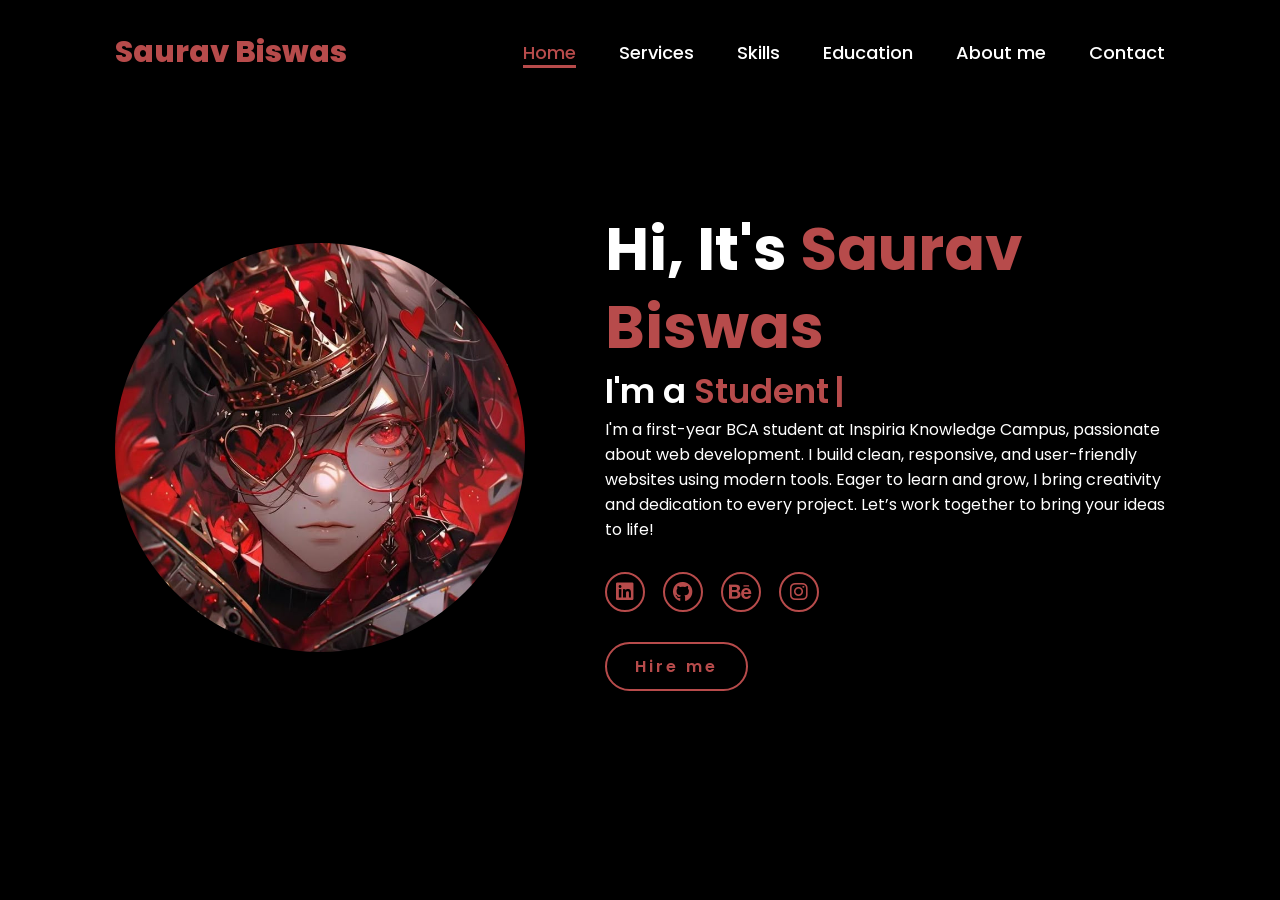
==== index.html @ 49ef5b24 "Add files via upload" ====
<!DOCTYPE html>
<html lang="en">
<head>
    <link rel="stylesheet" href="https://cdnjs.cloudflare.com/ajax/libs/font-awesome/6.5.2/css/all.min.css">
    <link rel="stylesheet" href="index.css">
    <title>Saurav's Portfolio</title>
</head>
<body>
    <header>
        <a href="#" class="logo">Saurav Biswas</a>
        <nav>
            <a href="#" class="active"> Home</a>
            <a href="services.html" >Services</a>
            <a href="skills.html" >Skills</a>
            <a href="education.html" >Education</a>
            <a href="about.html" >About me</a>
            <a href="contact.html" >Contact</a>
        </nav>
    </header>
    <section class="home">
        <div class="home-img">
            <img src="home.jpg" alt="">
        </div>
        <div class="home-content">
            <h1>Hi, It's <span>Saurav Biswas</span></h1>
            <div class="typewriter">
               I'm a <span></span>
              </div>
              
            <p>I'm a first-year BCA student at Inspiria Knowledge Campus, passionate about web development.
                I build clean, responsive, and user-friendly websites using modern tools.
                Eager to learn and grow, I bring creativity and dedication to every project.
                Let’s work together to bring your ideas to life!
                
                </p>
            <div class="social-icons">
                <a href="https://www.linkedin.com/in/saurav-biswas-200886315?utm_source=share&utm_campaign=share_via&utm_content=profile&utm_medium=android_app"><i class="fa-brands fa-linkedin"></i></a>
                <a href="https://www.linkedin.com/in/saurav-biswas-200886315?utm_source=share&utm_campaign=share_via&utm_content=profile&utm_medium=android_app"><i class="fa-brands fa-github"></i></a>
                <a href="https://www.behance.net/sauravbiswas12"><i class="fa-brands fa-behance"></i></a>
                <a href="https://www.instagram.com/negga.__.watt/?utm_source=ig_web_button_share_sheet"><i class="fa-brands fa-instagram"></i></a>
            </div>
            <a href="mailto:sauravbiswas925@gmail.com" class="btn">Hire me</a>
        </div>
    </section>
</body>
</html>
---- index.css ----
@import url('https://fonts.googleapis.com/css2?family=Poppins:wght@100;200;300;400;500;600&display=swap');
*{
    margin: 0;
    padding: 0;
    box-sizing: border-box;
    text-decoration: none;
    border: none;
    outline: none;
    font-family: 'Poppins', sans-serif;
}
html{
    font-size: 62.5%;
}
body{
    width: 100%;
    height: 100vh;
    overflow-x: hidden;
    background-color: black;
    color: white; 
}
header{
    margin-top: 20px;
    position: fixed;
    top: 0;
    left: 0;
    width: 100%;
    padding: 1rem 9%;
    background-color: transparent;
    filter: drop-shadow(10px);
    display: flex;
    justify-content: space-between;
    align-items: center;
    z-index: 100;
}
.logo{
    font-size: 3rem;
    color: #b74b4b;
    font-weight: 800;
    cursor: pointer;
    transition: 0.5s ease;
}
.logo:hover{
    transform: scale(1.1) translateY(-5px);
}
nav a{
    font-size: 1.8rem;
    color: white;
    margin-left: 4rem;
    font-weight: 500;
    transition: 0.3s ease;
    border-bottom: 3px solid transparent;
}
nav a:hover,
nav a.active{
    color: #b74b4b;
    border-bottom: 3px solid #b74b4b;
}
@media(max-width:995px){
    nav{
        position: absolute;
        display: none;
        top: 0;
        right: 0;
        width: 40%;
        border-left: 3px solid #b74b4b;
        border-bottom: 3px solid #b74b4b;
        border-bottom-left-radius: 2rem;
        padding: 1rem solid;
        background-color: #161616;
        border-top: 0.1rem solid rgba(0,0,0,0.1);
    }
    nav.active{
        display: block;
    }
    nav a{
        display: block;
        font-size: 2rem;
        margin: 3rem 0;
    }
    nav a:hover,
    nav a.active{
        padding: 1rem;
        border-radius: 0.5rem;
        border-bottom: 0.5rem solid #b74b4b;
    }
}
section{
    min-height: 100vh;
    padding: 5rem 9% 5rem;
}
.home{
    display: flex;
    justify-content: center;
    align-items: center;
    gap: 8rem;
    background-color: black;
}
.home .home-content h1{
    font-size: 6rem;
    font-weight: 700;
    line-height: 1.3;
}
span{
    color: #b74b4b;
}
.home-content h3{
    font-size: 4rem;
    margin-bottom: 1rem;
    font-weight: 700;
}
.home-content p{
    font-size: 1.6rem;
}
.home-img{
    border-radius: 50%;
}
.home-img img{
    position: relative;
    width: 32vw;
    border-radius: 50%;
    box-shadow: 0 0 25px solid #b74b4b;
    transition: 0.2s linear;
}
.home-img img:hover{
    font-size: 1.8rem;
    font-weight: 500;
    transform: scale(1.0) translateY(-5px);
    background-color: #b74b4b;
    box-shadow: 0 0 25px  #b74b4b;
}
.social-icons a{
    display: inline-flex;
    justify-content: center;
    align-items: center;
    width: 4rem;
    height: 4rem;
    background-color: transparent;
    border: 0.2rem solid #b74b4b;
    font-size: 2rem;
    border-radius: 50%;
    margin: 3rem 1.5rem 3rem 0;
    transition: 0.3s ease;
    color: #b74b4b;
}
.social-icons a:hover{
    color: black;
    transform: scale(1.3) translateY(-5px);
    background-color: #b74b4b;
    box-shadow: 0  0 25px #b74b4b;
}
.btn{
    display: inline-block;
    padding: 1rem 2.8rem;
    background-color: black;
    border-radius: 4rem;
    font-size: 1.6rem;
    color: #b74b4b;
    letter-spacing: 0.3rem;
    font-weight: 600;
    border: 2px solid #b74b4b;
    transition: 0.3s ease;
    cursor: pointer;
}
.btn:hover{
     color: black;
    transform: scale(1.3) translateY(-5px);
    background-color: #b74b4b;
    box-shadow: 0  0 25px #b74b4b;
}
body {
    background: #1e1e2f;
    color: #fff;
    display: flex;
    justify-content: center;
    align-items: center;
    height: 100vh;
    font-family: 'Courier New', monospace;
  }
  
  .typewriter {
    font-size: 34px;
    font-weight: 600;
    min-width: 300px;
    position: relative;
  }
  
  .typewriter span::before {
    content: "Student";
    animation: changeWords 8s steps(1) infinite;
    color: #b74b4b;
  }
  
  .typewriter span::after {
    content: "|";
    animation: blink 0.7s infinite;
    margin-left: 5px;
    color: #b74b4b;
  }
  
  @keyframes changeWords {
    0%, 20% { content: "Student"; }
    25%, 45% { content: "Web Designer"; }
    50%, 70% { content: "Gamer"; }
    75%, 95% { content: "Web Developer"; }
    100% { content: "Student"; }
  }
  
  @keyframes blink {
    0%, 100% { opacity: 1; }
    50% { opacity: 0; }
  }  
@media (max-width: 1000px){
    .home{
        gap: 4rem;
    }
}
@media(max-width:995px){
    .home{
        flex-direction: column;
        margin: 5rem 4rem;
    }
    .home .home-content h3{
        font-size: 2.5rem;
    }
    .home-content h1{
        font-size: 5rem;
    }
    .home-img img{
        width: 70vw;
        margin-top: 4rem;
    }
}
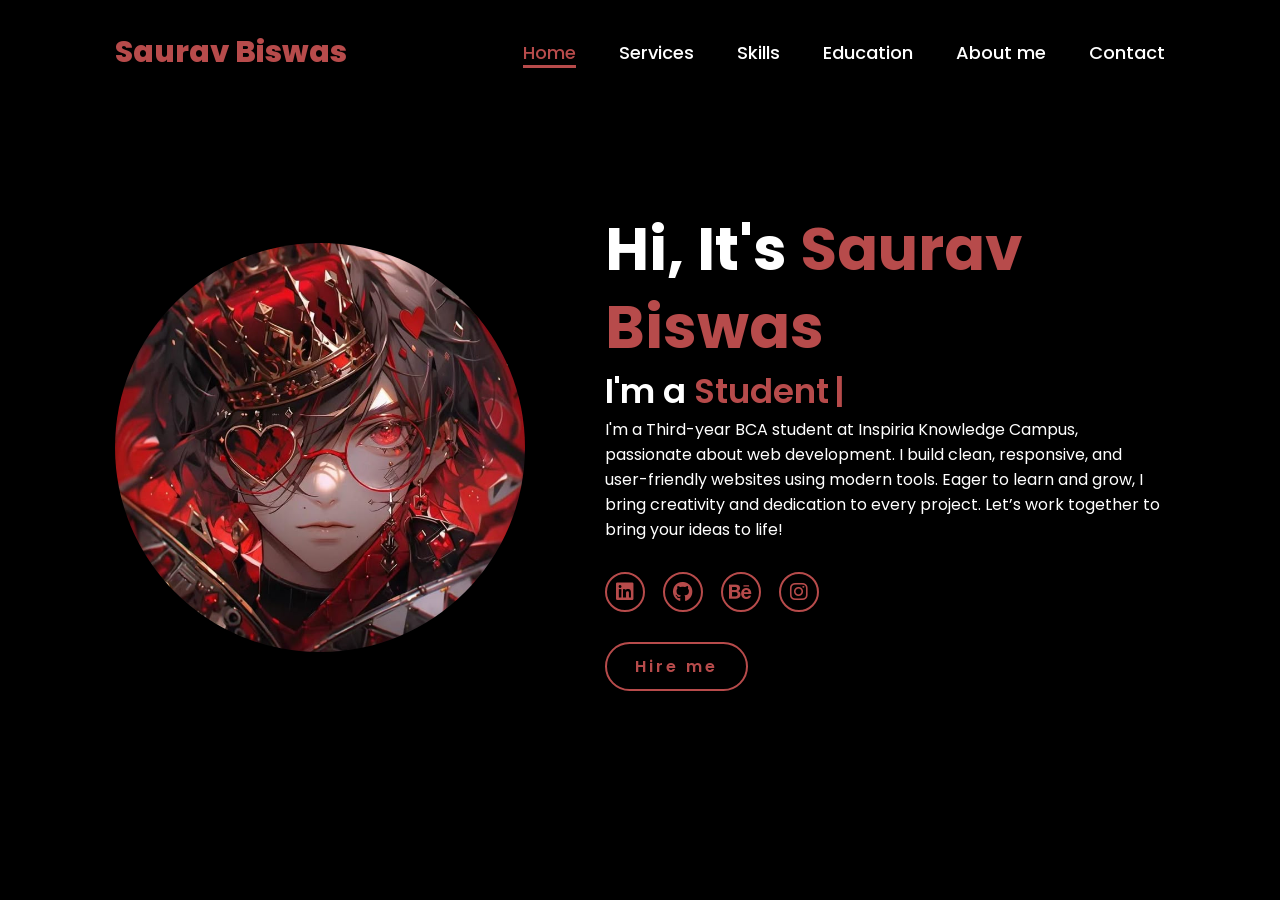
==== commit 37aa69c5: "Update student year from first to third" ====
--- a/index.html
+++ b/index.html
@@ -27,7 +27,7 @@
                I'm a <span></span>
               </div>
               
-            <p>I'm a first-year BCA student at Inspiria Knowledge Campus, passionate about web development.
+            <p>I'm a Third-year BCA student at Inspiria Knowledge Campus, passionate about web development.
                 I build clean, responsive, and user-friendly websites using modern tools.
                 Eager to learn and grow, I bring creativity and dedication to every project.
                 Let’s work together to bring your ideas to life!
@@ -43,4 +43,4 @@
         </div>
     </section>
 </body>
-</html>+</html>
